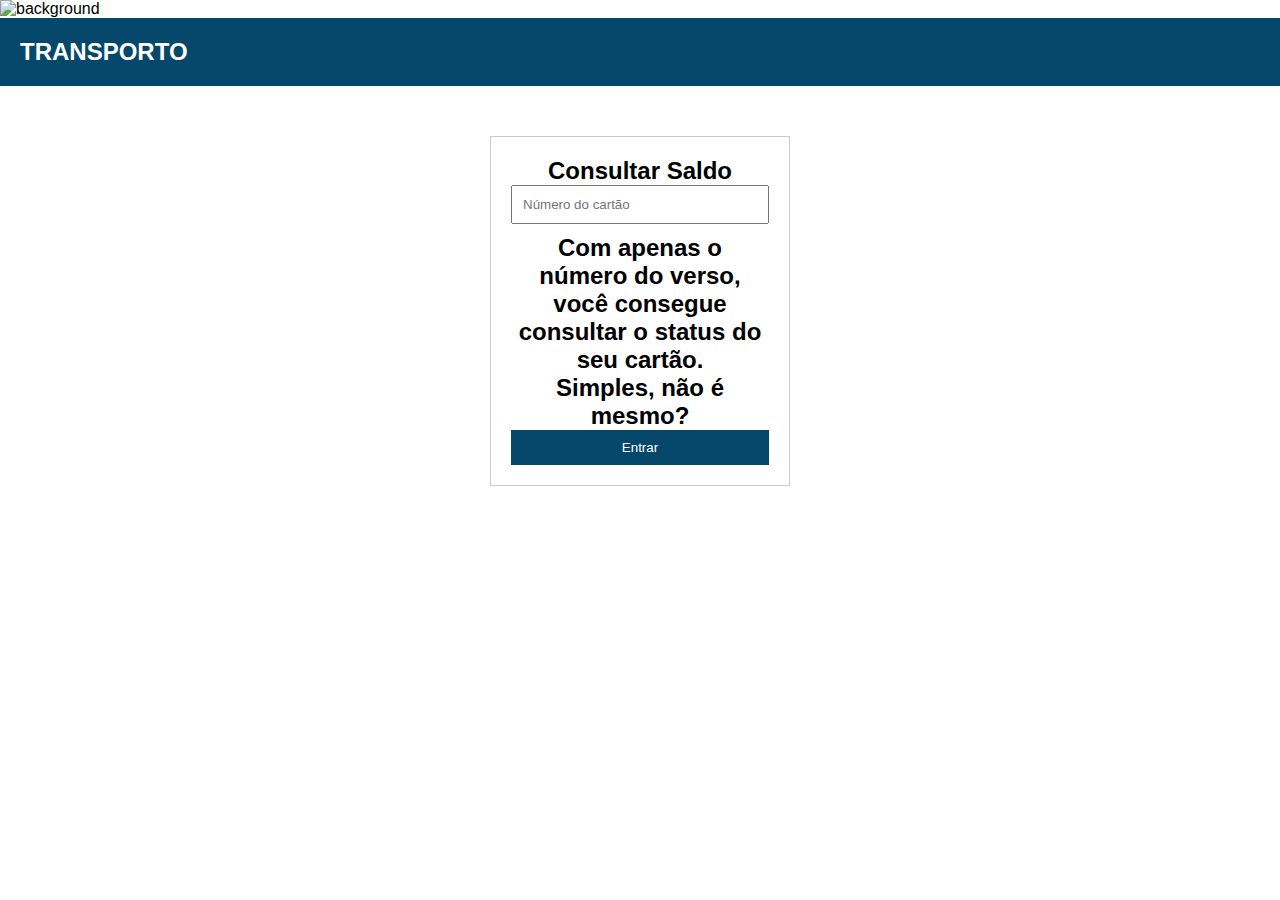
==== index.html @ 625cc8f5 "Update and rename consulta.html to index.html" ====
<!DOCTYPE html>

<html lang="pt-br">
<head>
  <meta charset="utf-8">
  <meta name="viewport" content="width=device-width, initial-scale=1.0">
  <title>TRANSPORTO | Consultar saldo</title>
  <link rel="stylesheet" href="style.css">
  <link rel="icon" href="caminho/do/seu/icone.ico" type="image/x-icon">
  <img scr="img/background-home.jpg" alt="background">

</head>
<body>
  <header>
    <h2>TRANSPORTO</h2>
  </header>

  <div class="container">
    <h2>Consultar Saldo</h2>
    <input type="text" placeholder="Número do cartão">

    <h2>Com apenas o número do verso, você consegue consultar o status do seu cartão.</h2>
    <h2>Simples, não é mesmo?</h2>

    <button>Entrar</button>

  </div>

  <footer>
   
  </footer>

</body>
</html>
---- style.css ----
*{
  margin: 0;
  padding: 0;
  box-sizing: border-box;
}
body {
    font-family: Arial, sans-serif;
    background-image: url(img/background-home.jpg);
    background-repeat: no-repeat;
    background-size: cover;
    width: 100vw;
    height: 100vh;
  }

  .container {
    width: 300px;
    margin: 0 auto;
    padding: 20px;
    border: 1px solid #ccc; 
    transform: translateX(0px) translateY(50px);
  }
  
  .container h2 {
    text-align: center;
  }
  
  .container input[type="text"]{
    width: 100%;
    padding: 10px;
    margin-bottom: 10px;
    box-sizing: border-box;
  }
  
  .container button {
    width: 100%;
    padding: 10px;
    background-color: #05486C;
    color: white;
    border: none;
    cursor: pointer;
  }
  
  header h2 {
    background-color: #05486C;
    width: 100%;
    margin: 0;
    padding: 20px;
    color: #ffffff;
  }
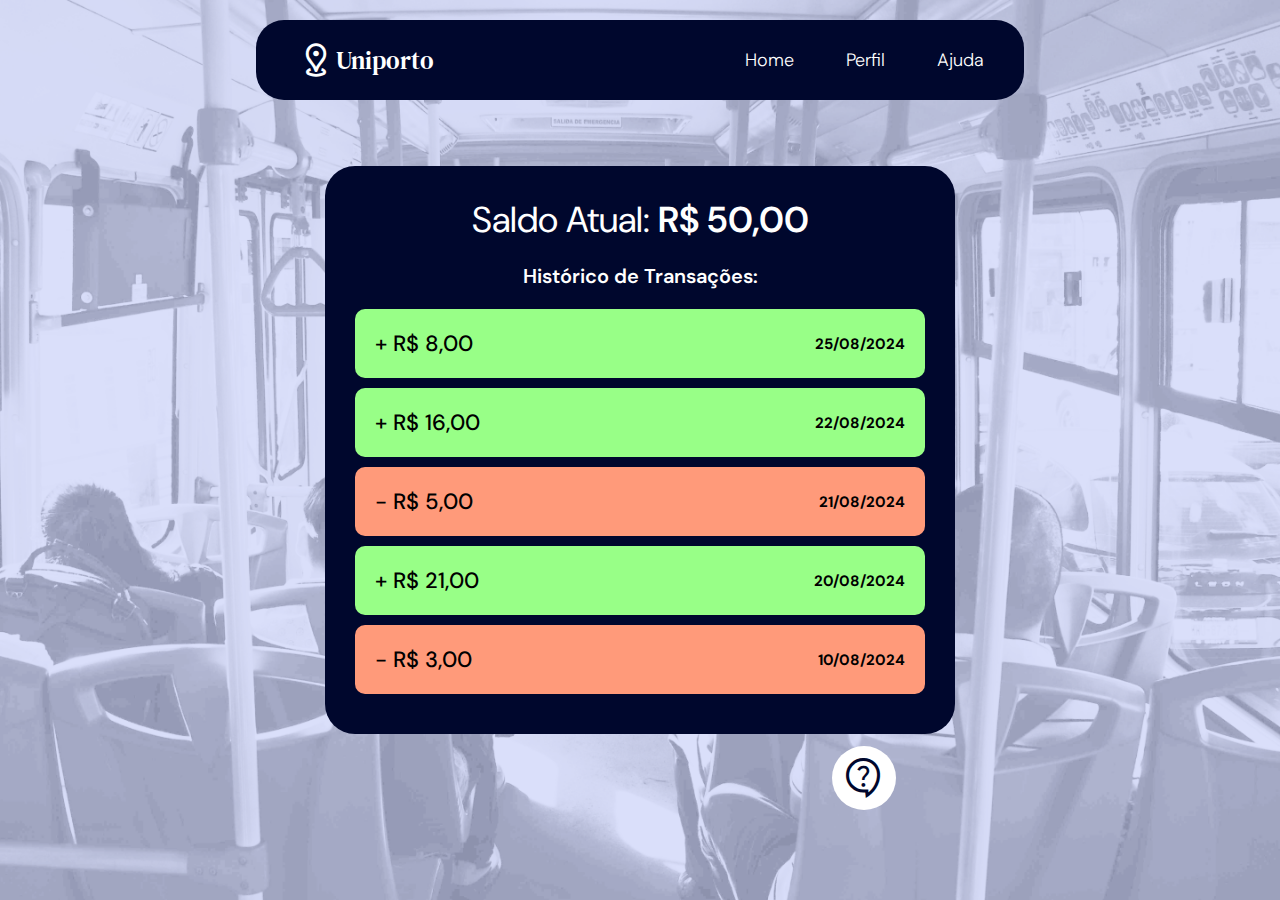
==== commit ee171f06: ":tada: init: primeiro commit" ====
--- a/index.html
+++ b/index.html
@@ -1,34 +1,101 @@
 <!DOCTYPE html>
+<html lang="pt-br">
 
-<html lang="pt-br">
 <head>
-  <meta charset="utf-8">
-  <meta name="viewport" content="width=device-width, initial-scale=1.0">
-  <title>TRANSPORTO | Consultar saldo</title>
-  <link rel="stylesheet" href="style.css">
-  <link rel="icon" href="caminho/do/seu/icone.ico" type="image/x-icon">
-  <img scr="img/background-home.jpg" alt="background">
+    <meta charset="UTF-8">
+    <meta name="viewport" content="width=device-width, initial-scale=1.0">
+    <title>Uniporto</title>
+    <link rel="icon" type="image/x-icon" href="assets/favicon.png">
+    <link rel="stylesheet" href="style.css">
+    <link rel="preconnect" href="https://fonts.googleapis.com">
+    <link rel="preconnect" href="https://fonts.gstatic.com" crossorigin>
+    <link href="https://fonts.googleapis.com/css2?family=DM+Serif+Text:ital@0;1&display=swap" rel="stylesheet">
+    <link
+        href="https://fonts.googleapis.com/css2?family=DM+Sans:ital,opsz,wght@0,9..40,100..1000;1,9..40,100..1000&display=swap"
+        rel="stylesheet">
+    <link href="https://fonts.googleapis.com/css2?family=Material+Symbols+Outlined:opsz,wght,FILL,GRAD@20,100,1,200"
+        rel="stylesheet" />
+</head>
 
-</head>
 <body>
-  <header>
-    <h2>TRANSPORTO</h2>
-  </header>
+    <header class="header">
+        <div id="logo">
+            <span class="material-symbols-outlined" style="font-size:40px; margin: auto 0;color: white;">
+                distance
+            </span>
+            <a href="#" class="uniporto">Uniporto</a>
+        </div>
+        <nav class="navbar">
+            <a href="#">Home</a>
+            <a href="#">Perfil</a>
+            <a href="#">Ajuda</a>
+        </nav>
+    </header>
 
-  <div class="container">
-    <h2>Consultar Saldo</h2>
-    <input type="text" placeholder="Número do cartão">
+    <div id="help" onclick="openModal()">
+        <span class="material-symbols-outlined button" style="font-size:48px; color: #00072D;">contact_support</span>
+    </div>
 
-    <h2>Com apenas o número do verso, você consegue consultar o status do seu cartão.</h2>
-    <h2>Simples, não é mesmo?</h2>
+    <div class="modal-background">
+        <div class="modal">
+            <div class="modal-header">
+                <div class="modal-title">
+                    <div>
+                        <span class="material-symbols-outlined"
+                            style="font-size:32px; color: #00072D;">contact_support</span>
+                    </div>
+                    <h4>Faça uma pergunta</h4>
+                </div>
+                <span onclick="closeModel()" class="material-symbols-outlined button" id="close">
+                    close
+                </span>
+                
+            </div>
+            <textarea id="reportinflow" name="report inflow" cols="40" rows="1" class="modal-text"
+                placeholder="Pergunte a Uniport"></textarea>
+            <div class="modal-questions-area">
+                <h3>Ou use uma pergunta sugerida:</h3>
+                <div class="modal-questions button">
+                    <p>Por que não meu saldo não atualiza?</p>
+                </div>
+                <div class="modal-questions button">
+                    <p>Como faça um novo depósito no site?</p>
+                </div>
+                <div class="modal-questions button">
+                    <p>Qual o telefone de contato?</p>
+                </div>
+                <div class="modal-questions button">
+                    <p>Como faço para pular a catraca?</p>
+                </div>
+            </div>
+        </div>
+    </div>
 
-    <button>Entrar</button>
+    <div class="wrapper">
+        <h1>Saldo Atual: <span> R$ 50,00</span></h1>
+        <h2>Histórico de Transações:</h2>
+        <div class="cash inflow">
+            <p1>+ R$ 8,00</p1>
+            <p2>25/08/2024</p2>
+        </div>
+        <div class="cash inflow">
+            <p1>+ R$ 16,00</p1>
+            <p2>22/08/2024</p2>
+        </div>
+        <div class="cash outflow">
+            <p1>- R$ 5,00</p1>
+            <p2>21/08/2024</p2>
+        </div>
+        <div class="cash inflow">
+            <p1>+ R$ 21,00</p1>
+            <p2>20/08/2024</p2>
+        </div>
+        <div class="cash outflow">
+            <p1>- R$ 3,00</p1>
+            <p2>10/08/2024</p2>
+        </div>
+    </div>
+    <script type="text/javascript" src="script.js" async defer></script>
+</body>
 
-  </div>
-
-  <footer>
-   
-  </footer>
-
-</body>
-</html>
+</html>--- a/style.css
+++ b/style.css
@@ -1,50 +1,229 @@
-
-*{
-  margin: 0;
-  padding: 0;
-  box-sizing: border-box;
-}
+* {
+    font-family: "DM Sans", sans-serif;
+    margin: 0;
+    padding: 0;
+    box-sizing: border-box;
+    font-size: 62.5%;
+}
+
+
 body {
-    font-family: Arial, sans-serif;
-    background-image: url(img/background-home.jpg);
+    display: flex;
+    justify-content: center;
+    align-items: center;
+    min-height: 100vh;
+    background: url("assets/background.jpg");
     background-repeat: no-repeat;
     background-size: cover;
-    width: 100vw;
-    height: 100vh;
-  }
-
-  .container {
-    width: 300px;
-    margin: 0 auto;
-    padding: 20px;
-    border: 1px solid #ccc; 
-    transform: translateX(0px) translateY(50px);
-  }
-  
-  .container h2 {
+    background-color: lightgray;
+
+}
+
+#help {
+    background-color: white;
+    padding: 0.8rem;
+    border-radius: 5rem;
+    display: flex;
+    position: absolute;
+    bottom: 10%;
+    right: 30%;
+    z-index: 1;
+}
+
+.modal-background {
+    display: none;
+    position: fixed;
+    z-index: 1;
+    left: 0;
+    top: 0;
+    width: 100%;
+    height: 100%;
+    overflow: auto;
+    backdrop-filter: blur(4rem);
+    background-color: rgba(0, 0, 0, 0.4);
+}
+
+#close {
+    font-size: 40px;
+    margin: auto 0;
+    font-weight: 600;
+}
+
+.button:hover {
+    opacity: 0.6;
+    cursor: pointer;
+}
+
+
+.modal {
+    background: #fff;
+    color: #00072D;
+    border-radius: 2.8rem;
+    padding: 3rem;
+    z-index: 1;
+    position: absolute;
+    top: 50%;
+    left: 50%;
+    transform: translate(-50%, -50%);
+}
+
+.modal-header {
+    display: flex;
+    justify-content: space-between;
+    align-items: center;
+}
+
+.modal-title {
+    gap: 0.8rem;
+    display: flex;
+    align-items: center;
+    font-size: 3.4rem;
+}
+
+h4 {
+    font-weight: 600;
+}
+
+.modal-questions {
+    border-radius: 1.6rem;
+    background-color: #DDE2FF;
+    padding: 1.5rem;
+    margin: 0.6rem 0;
+    font-size: 2.5rem;
+    text-align: left;
+}
+
+.modal-text {
+    font-size: 1.5rem;
+    font-style: italic;
+    border-radius: 1.6rem;
+    padding: 1rem 1.2rem;
+    margin: 1rem;
+    font-weight: 500;
+
+}
+
+.modal-questions-area {
+    font-size: 2.5rem;
+    font-weight: 500;
     text-align: center;
-  }
-  
-  .container input[type="text"]{
+    padding-block-start: 1rem;
+
+}
+
+.modal-questions-area h3 {
+    font-weight: 700;
+    margin-bottom: 1.4rem;
+
+}
+
+.header {
+    display: flex;
+    max-width: 80rem;
+    justify-content: space-between;
+    align-items: center;
+    position: fixed;
+    top: 0;
+    margin: 2rem;
+    border-radius: 2.8rem;
+    width: 60%;
+    background: #00072D;
+    padding: 2rem 4rem;
+    z-index: 10;
+}
+
+#logo,
+.uniporto {
+    font-family: "DM Serif Text", serif;
+    font-size: 2.5rem;
+    color: white;
+    text-decoration: none;
+    font-weight: 80;
+    display: flex;
+    align-items: center;
+}
+
+.navbar a {
+    position: relative;
+    font-size: 1.8rem;
+    color: white;
+    text-decoration: none;
+    font-weight: 300;
+    margin-left: 5rem;
+}
+
+.navbar a::before {
+    position: absolute;
+    content: '';
+    top: 100%;
+    left: 0;
+    width: 0;
+    height: 0.1rem;
+    background: white;
+}
+
+.navbar a:hover::before {
     width: 100%;
-    padding: 10px;
-    margin-bottom: 10px;
-    box-sizing: border-box;
-  }
-  
-  .container button {
+}
+
+.wrapper {
+    width: 63rem;
+    background: #00072D;
+    color: white;
+    border-radius: 3rem;
+    padding: 3rem;
+    max-width: 70rem;
+}
+
+.wrapper h1 {
+    font-size: 3.6rem;
+    font-weight: 400;
+    margin-bottom: 2rem;
+    text-align: center;
+}
+
+h1 span {
+    font-size: 3.6rem;
+    font-weight: 600;
+}
+
+.wrapper h2 {
+    font-size: 2rem;
+    font-weight: 600;
+    text-align: center;
+    margin-bottom: 2rem;
+}
+
+.cash {
+    display: flex;
+    justify-content: space-between;
+    align-items: center;
     width: 100%;
-    padding: 10px;
-    background-color: #05486C;
-    color: white;
-    border: none;
-    cursor: pointer;
-  }
-  
-  header h2 {
-    background-color: #05486C;
-    width: 100%;
-    margin: 0;
-    padding: 20px;
-    color: #ffffff;
-  }
+    height: 100%;
+    border-radius: 1rem;
+    border-width: 0.2rem;
+    font-size: 2.8rem;
+    color: black;
+    padding: 2rem;
+    margin: 1rem 0;
+}
+
+.cash p1 {
+    font-weight: 500;
+    font-size: 2.2rem;
+}
+
+.cash p2 {
+    font-size: 1.5rem;
+    /* font-style: italic; */
+    font-weight: 700;
+}
+
+.inflow {
+    background-color: #98FF87;
+}
+
+
+.outflow {
+    background-color: #FF9A7A;
+}